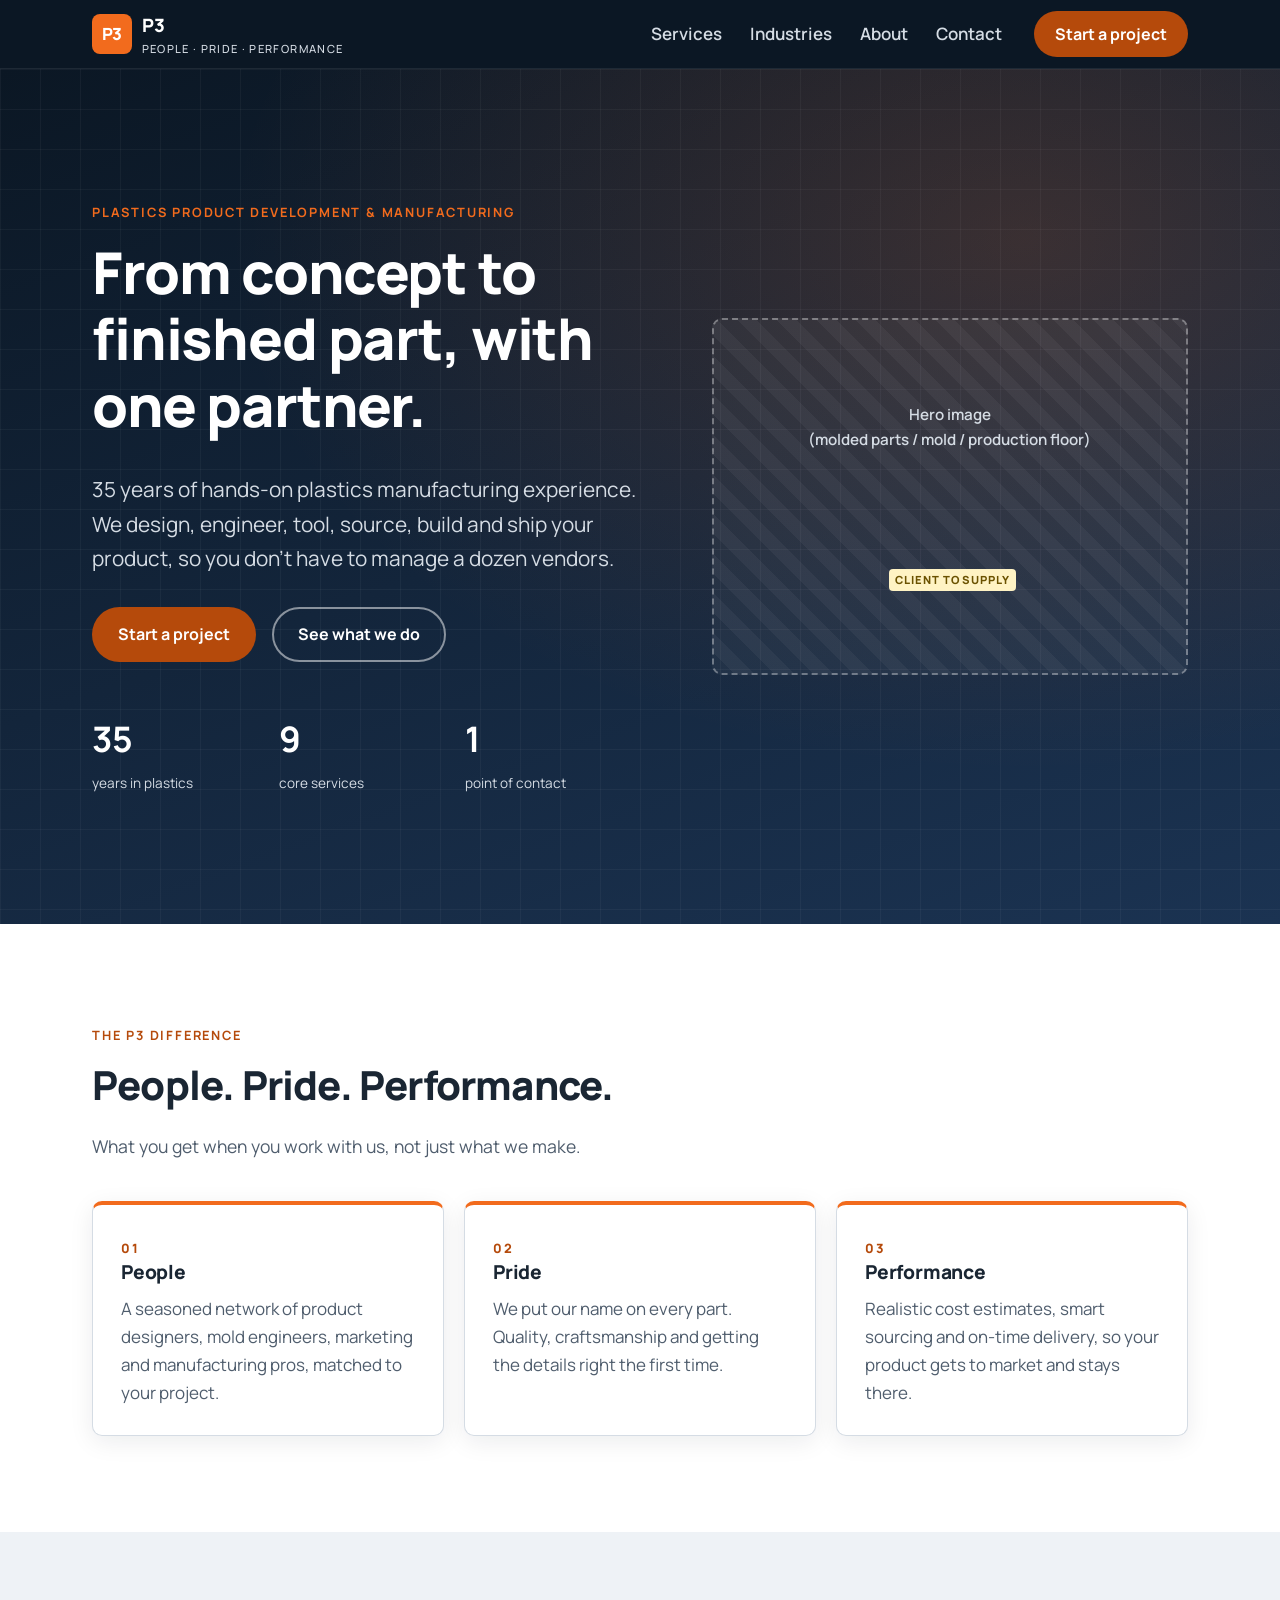
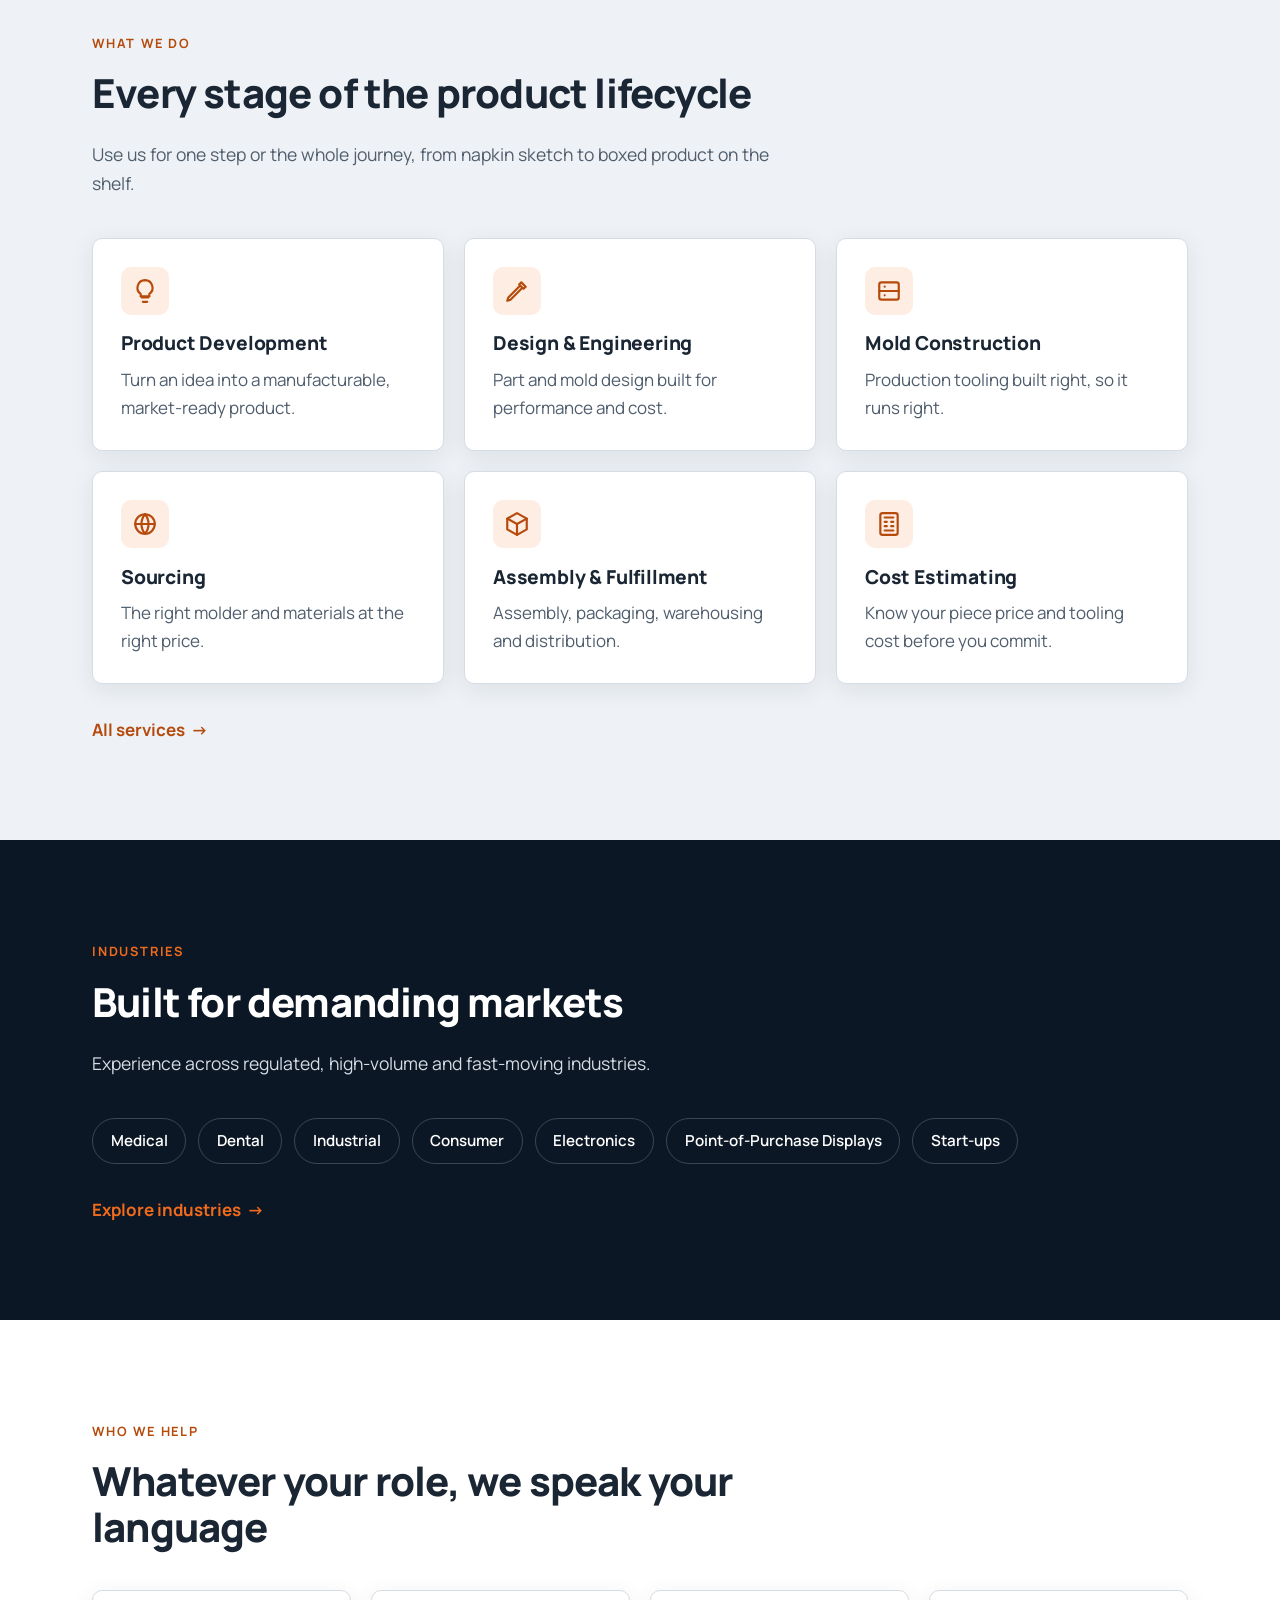
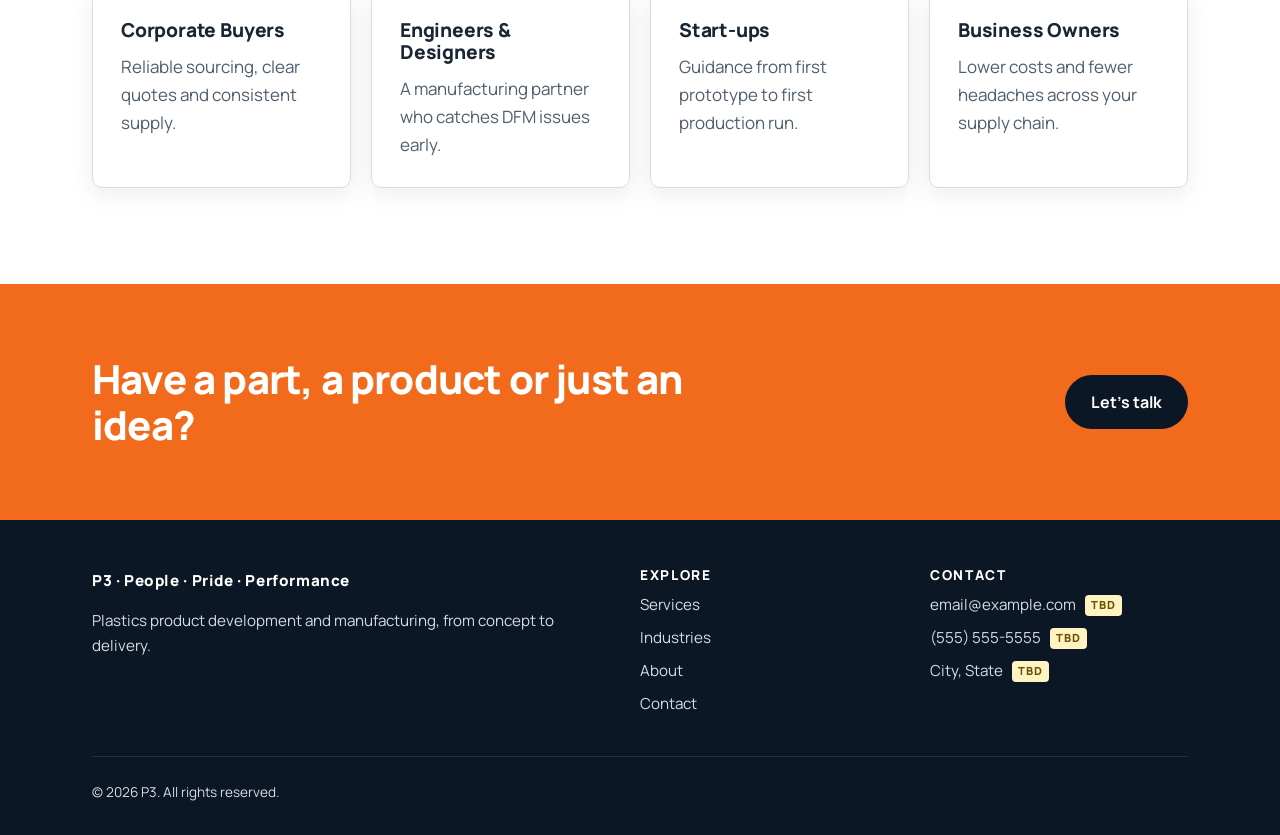
==== index.html @ fadb10fd "Initial v1 site: 5-page static outline with placeholder content Co-Authored-By: Claude Opus 5.5 <nor" ====
<!doctype html>
<html lang="en">
<head>
  <meta charset="utf-8">
  <meta name="viewport" content="width=device-width, initial-scale=1">
  <title>P3 | Plastics Product Development &amp; Manufacturing</title>
  <meta name="description" content="35 years of plastics manufacturing expertise: product development, design & engineering, mold construction, sourcing, assembly and fulfillment under one point of contact.">
  <meta property="og:type" content="website">
  <meta property="og:site_name" content="P3">
  <meta property="og:title" content="P3 | Plastics Product Development &amp; Manufacturing">
  <meta property="og:description" content="35 years of plastics manufacturing expertise: product development, design & engineering, mold construction, sourcing, assembly and fulfillment under one point of contact.">
  <!-- TODO: add og:image + og:url once hosted (needs absolute URLs) -->
  <meta name="theme-color" content="#0b1724">
  <link rel="icon" href="favicon.svg" type="image/svg+xml">
  <link rel="preconnect" href="https://fonts.googleapis.com">
  <link rel="preconnect" href="https://fonts.gstatic.com" crossorigin>
  <link href="https://fonts.googleapis.com/css2?family=Manrope:wght@400;500;600;700;800&display=swap" rel="stylesheet">
  <link rel="stylesheet" href="css/styles.css">
</head>
<body>
  <a class="skip-link" href="#main">Skip to content</a>

  <header class="site-header">
    <div class="container header-inner">
      <a class="logo" href="index.html">
        <span class="logo-mark">P3</span>
        <span>P3 <small>People · Pride · Performance</small></span>
      </a>
      <button class="nav-toggle" aria-expanded="false" aria-controls="site-nav" aria-label="Menu">
        <span class="nav-toggle-bars"></span>
      </button>
      <nav class="site-nav" id="site-nav" aria-label="Main">
        <ul>
          <li><a href="services.html">Services</a></li>
          <li><a href="industries.html">Industries</a></li>
          <li><a href="about.html">About</a></li>
          <li><a href="contact.html">Contact</a></li>
        </ul>
        <a class="btn btn-primary" href="contact.html">Start a project</a>
      </nav>
    </div>
  </header>

  <main id="main">
    <!-- HERO -->
    <section class="hero">
      <div class="container hero-grid">
        <div>
          <span class="eyebrow">Plastics product development &amp; manufacturing</span>
          <h1>From concept to finished part, with one partner.</h1>
          <p class="lead">35 years of hands-on plastics manufacturing experience. We design, engineer, tool, source, build and ship your product, so you don't have to manage a dozen vendors.</p>
          <div class="hero-actions">
            <a class="btn btn-primary" href="contact.html">Start a project</a>
            <a class="btn btn-ghost" href="services.html">See what we do</a>
          </div>
          <div class="hero-stats">
            <div><strong>35</strong><span>years in plastics</span></div>
            <div><strong>9</strong><span>core services</span></div>
            <div><strong>1</strong><span>point of contact</span></div>
          </div>
        </div>
        <div class="ph-media" role="img" aria-label="Placeholder for hero image">
          Hero image<br>(molded parts / mold / production floor)<br><span class="tbd">Client to supply</span>
        </div>
      </div>
    </section>

    <!-- P3 PILLARS -->
    <section class="section">
      <div class="container">
        <div class="section-head">
          <span class="eyebrow">The P3 difference</span>
          <h2>People. Pride. Performance.</h2>
          <p>What you get when you work with us, not just what we make.</p>
        </div>
        <div class="grid grid-3">
          <article class="card pillar">
            <span class="num">01</span>
            <h3>People</h3>
            <p>A seasoned network of product designers, mold engineers, marketing and manufacturing pros, matched to your project.</p>
          </article>
          <article class="card pillar">
            <span class="num">02</span>
            <h3>Pride</h3>
            <p>We put our name on every part. Quality, craftsmanship and getting the details right the first time.</p>
          </article>
          <article class="card pillar">
            <span class="num">03</span>
            <h3>Performance</h3>
            <p>Realistic cost estimates, smart sourcing and on-time delivery, so your product gets to market and stays there.</p>
          </article>
        </div>
      </div>
    </section>

    <!-- SERVICES SNAPSHOT -->
    <section class="section section-alt">
      <div class="container">
        <div class="section-head">
          <span class="eyebrow">What we do</span>
          <h2>Every stage of the product lifecycle</h2>
          <p>Use us for one step or the whole journey, from napkin sketch to boxed product on the shelf.</p>
        </div>
        <div class="grid grid-3">
          <article class="card">
            <div class="icon"><svg viewBox="0 0 24 24" fill="none" stroke="currentColor" stroke-width="2" stroke-linecap="round" stroke-linejoin="round" aria-hidden="true"><path d="M9 18h6M10 22h4M12 2a7 7 0 0 0-4 12.7V17h8v-2.3A7 7 0 0 0 12 2z"/></svg></div>
            <h3>Product Development</h3>
            <p>Turn an idea into a manufacturable, market-ready product.</p>
          </article>
          <article class="card">
            <div class="icon"><svg viewBox="0 0 24 24" fill="none" stroke="currentColor" stroke-width="2" stroke-linecap="round" stroke-linejoin="round" aria-hidden="true"><path d="M3 21l3-1 11-11-2-2L4 18l-1 3zM14 6l2-2 4 4-2 2"/></svg></div>
            <h3>Design &amp; Engineering</h3>
            <p>Part and mold design built for performance and cost.</p>
          </article>
          <article class="card">
            <div class="icon"><svg viewBox="0 0 24 24" fill="none" stroke="currentColor" stroke-width="2" stroke-linecap="round" stroke-linejoin="round" aria-hidden="true"><rect x="3" y="4" width="18" height="16" rx="2"/><path d="M3 12h18M8 8h.01M8 16h.01"/></svg></div>
            <h3>Mold Construction</h3>
            <p>Production tooling built right, so it runs right.</p>
          </article>
          <article class="card">
            <div class="icon"><svg viewBox="0 0 24 24" fill="none" stroke="currentColor" stroke-width="2" stroke-linecap="round" stroke-linejoin="round" aria-hidden="true"><circle cx="12" cy="12" r="9"/><path d="M3 12h18M12 3a14 14 0 0 1 0 18M12 3a14 14 0 0 0 0 18"/></svg></div>
            <h3>Sourcing</h3>
            <p>The right molder and materials at the right price.</p>
          </article>
          <article class="card">
            <div class="icon"><svg viewBox="0 0 24 24" fill="none" stroke="currentColor" stroke-width="2" stroke-linecap="round" stroke-linejoin="round" aria-hidden="true"><path d="M12 2l9 5v10l-9 5-9-5V7z"/><path d="M12 22V12M21 7l-9 5-9-5"/></svg></div>
            <h3>Assembly &amp; Fulfillment</h3>
            <p>Assembly, packaging, warehousing and distribution.</p>
          </article>
          <article class="card">
            <div class="icon"><svg viewBox="0 0 24 24" fill="none" stroke="currentColor" stroke-width="2" stroke-linecap="round" stroke-linejoin="round" aria-hidden="true"><rect x="4" y="2" width="16" height="20" rx="2"/><path d="M8 6h8M8 10h2M14 10h2M8 14h2M14 14h2M8 18h8"/></svg></div>
            <h3>Cost Estimating</h3>
            <p>Know your piece price and tooling cost before you commit.</p>
          </article>
        </div>
        <a class="link-arrow" href="services.html">All services</a>
      </div>
    </section>

    <!-- INDUSTRIES -->
    <section class="section section-dark">
      <div class="container">
        <div class="section-head">
          <span class="eyebrow">Industries</span>
          <h2>Built for demanding markets</h2>
          <p>Experience across regulated, high-volume and fast-moving industries.</p>
        </div>
        <ul class="chips">
          <li>Medical</li>
          <li>Dental</li>
          <li>Industrial</li>
          <li>Consumer</li>
          <li>Electronics</li>
          <li>Point-of-Purchase Displays</li>
          <li>Start-ups</li>
        </ul>
        <a class="link-arrow" href="industries.html" style="color: var(--accent)">Explore industries</a>
      </div>
    </section>

    <!-- WHO WE HELP -->
    <section class="section">
      <div class="container">
        <div class="section-head">
          <span class="eyebrow">Who we help</span>
          <h2>Whatever your role, we speak your language</h2>
        </div>
        <div class="grid grid-4">
          <article class="card">
            <h3>Corporate Buyers</h3>
            <p>Reliable sourcing, clear quotes and consistent supply.</p>
          </article>
          <article class="card">
            <h3>Engineers &amp; Designers</h3>
            <p>A manufacturing partner who catches DFM issues early.</p>
          </article>
          <article class="card">
            <h3>Start-ups</h3>
            <p>Guidance from first prototype to first production run.</p>
          </article>
          <article class="card">
            <h3>Business Owners</h3>
            <p>Lower costs and fewer headaches across your supply chain.</p>
          </article>
        </div>
      </div>
    </section>

    <!-- CTA -->
    <section class="cta-band">
      <div class="container">
        <h2>Have a part, a product or just an idea?</h2>
        <a class="btn" href="contact.html">Let's talk</a>
      </div>
    </section>
  </main>

  <footer class="site-footer">
    <div class="container">
      <div class="footer-grid">
        <div>
          <p class="footer-tagline">P3 · People · Pride · Performance</p>
          <p>Plastics product development and manufacturing, from concept to delivery.</p>
        </div>
        <div>
          <h2>Explore</h2>
          <ul>
            <li><a href="services.html">Services</a></li>
            <li><a href="industries.html">Industries</a></li>
            <li><a href="about.html">About</a></li>
            <li><a href="contact.html">Contact</a></li>
          </ul>
        </div>
        <div>
          <h2>Contact</h2>
          <ul>
            <li>email@example.com <span class="tbd">TBD</span></li>
            <li>(555) 555-5555 <span class="tbd">TBD</span></li>
            <li>City, State <span class="tbd">TBD</span></li>
          </ul>
        </div>
      </div>
      <div class="footer-bottom">© <span id="year">2026</span> P3. All rights reserved.</div>
    </div>
  </footer>

  <script src="js/main.js"></script>
</body>
</html>
---- css/styles.css ----
/* ==========================================================================
   P3 — base styles (mobile-first)
   ========================================================================== */

:root {
  --navy-900: #0b1724;
  --navy-800: #12243a;
  --navy-700: #1b3352;
  --steel-500: #5b6b7f;
  --steel-200: #d5dce4;
  --steel-100: #eef2f6;
  --white: #ffffff;
  --accent: #f26b1d;        /* safety orange */
  --accent-dark: #b54a0b;   /* text & button fills (≥4.5:1 on white + steel-100) */
  --accent-darker: #a3420a;
  --text: #1a2633;
  --text-muted: #4f5d6d;

  --font: "Manrope", system-ui, -apple-system, "Segoe UI", Roboto, sans-serif;
  --radius: 10px;
  --shadow: 0 6px 24px rgba(11, 23, 36, 0.08);
  --max: 1160px;
  --gutter: clamp(1rem, 4vw, 2rem);
  --section: clamp(3.5rem, 8vw, 6rem);
}

*,
*::before,
*::after { box-sizing: border-box; }

html { scroll-behavior: smooth; }

body {
  margin: 0;
  font-family: var(--font);
  font-size: 1.0625rem;
  line-height: 1.65;
  color: var(--text);
  background: var(--white);
  -webkit-font-smoothing: antialiased;
}

img, svg { max-width: 100%; display: block; }

h1, h2, h3, h4 {
  line-height: 1.15;
  margin: 0 0 0.6em;
  font-weight: 800;
  letter-spacing: -0.02em;
}
h1 { font-size: clamp(2.1rem, 5.5vw, 3.6rem); }
h2 { font-size: clamp(1.7rem, 3.8vw, 2.5rem); }
h3 { font-size: 1.2rem; letter-spacing: -0.01em; }

p { margin: 0 0 1em; }
a { color: var(--accent-dark); }

.container {
  width: 100%;
  max-width: var(--max);
  margin-inline: auto;
  padding-inline: var(--gutter);
}

.skip-link {
  position: absolute;
  left: -999px;
  top: 0;
  background: var(--accent-dark);
  color: var(--white);
  padding: 0.75rem 1rem;
  z-index: 100;
}
.skip-link:focus { left: 1rem; }

:focus-visible {
  outline: 3px solid var(--accent);
  outline-offset: 3px;
}

/* ---------- Buttons ---------- */
.btn {
  display: inline-flex;
  align-items: center;
  justify-content: center;
  gap: 0.5rem;
  min-height: 48px;
  padding: 0.75rem 1.5rem;
  border-radius: 999px;
  font-weight: 700;
  font-size: 1rem;
  text-decoration: none;
  border: 2px solid transparent;
  cursor: pointer;
  transition: background 0.2s, color 0.2s, border-color 0.2s, transform 0.2s;
}
.btn:hover { transform: translateY(-1px); }
.btn-primary { background: var(--accent-dark); color: var(--white); }
.btn-primary:hover { background: var(--accent-darker); }
.btn-ghost { border-color: rgba(255, 255, 255, 0.5); color: var(--white); }
.btn-ghost:hover { border-color: var(--white); background: rgba(255, 255, 255, 0.08); }
.btn-outline { border-color: var(--navy-800); color: var(--navy-800); }
.btn-outline:hover { background: var(--navy-800); color: var(--white); }

/* ---------- Header / nav ---------- */
.site-header {
  position: sticky;
  top: 0;
  z-index: 50;
  background: var(--navy-900);
  color: var(--white);
  border-bottom: 1px solid rgba(255, 255, 255, 0.08);
}
.header-inner {
  display: flex;
  align-items: center;
  justify-content: space-between;
  min-height: 68px;
}
.logo {
  display: flex;
  align-items: center;
  gap: 0.6rem;
  color: var(--white);
  text-decoration: none;
  font-weight: 800;
  font-size: 1.15rem;
}
.logo-mark {
  display: grid;
  place-items: center;
  width: 40px;
  height: 40px;
  border-radius: 8px;
  background: var(--accent);
  font-size: 1.05rem;
  letter-spacing: -0.03em;
}
.logo small {
  display: block;
  font-weight: 500;
  font-size: 0.7rem;
  letter-spacing: 0.12em;
  text-transform: uppercase;
  color: var(--steel-200);
}

.nav-toggle {
  display: inline-flex;
  align-items: center;
  justify-content: center;
  width: 48px;
  height: 48px;
  background: none;
  border: 0;
  color: var(--white);
  cursor: pointer;
}
.nav-toggle-bars,
.nav-toggle-bars::before,
.nav-toggle-bars::after {
  display: block;
  width: 24px;
  height: 2px;
  background: currentColor;
  border-radius: 2px;
  transition: transform 0.25s, opacity 0.25s;
  position: relative;
}
.nav-toggle-bars::before,
.nav-toggle-bars::after { content: ""; position: absolute; left: 0; }
.nav-toggle-bars::before { top: -7px; }
.nav-toggle-bars::after { top: 7px; }
.nav-open .nav-toggle-bars { background: transparent; }
.nav-open .nav-toggle-bars::before { transform: translateY(7px) rotate(45deg); }
.nav-open .nav-toggle-bars::after { transform: translateY(-7px) rotate(-45deg); }

.site-nav {
  position: absolute;
  top: 100%;
  left: 0;
  right: 0;
  background: var(--navy-900);
  border-bottom: 1px solid rgba(255, 255, 255, 0.08);
  padding: 0.5rem var(--gutter) 1.5rem;
  display: none;
}
.nav-open .site-nav { display: block; }
.site-nav ul { list-style: none; margin: 0 0 1rem; padding: 0; }
.site-nav a:not(.btn) {
  display: block;
  padding: 0.85rem 0;
  color: var(--steel-200);
  text-decoration: none;
  font-weight: 600;
  border-bottom: 1px solid rgba(255, 255, 255, 0.06);
}
.site-nav a:not(.btn):hover,
.site-nav a[aria-current="page"] { color: var(--white); }
.site-nav a[aria-current="page"] { box-shadow: inset 3px 0 0 var(--accent); padding-left: 0.75rem; }
.site-nav .btn { width: 100%; }

@media (min-width: 860px) {
  .nav-toggle { display: none; }
  .site-nav {
    position: static;
    display: flex;
    align-items: center;
    gap: 2rem;
    padding: 0;
    border: 0;
    background: none;
  }
  .site-nav ul { display: flex; gap: 1.75rem; margin: 0; }
  .site-nav a:not(.btn) { padding: 0.5rem 0; border: 0; }
  .site-nav a[aria-current="page"] { padding-left: 0; box-shadow: inset 0 -2px 0 var(--accent); }
  .site-nav .btn { width: auto; min-height: 42px; padding: 0.5rem 1.2rem; }
}

/* ---------- Hero ---------- */
.hero {
  position: relative;
  background:
    radial-gradient(ellipse at 80% 20%, rgba(242, 107, 29, 0.18), transparent 55%),
    linear-gradient(160deg, var(--navy-900) 0%, var(--navy-700) 100%);
  color: var(--white);
  padding-block: clamp(4rem, 12vw, 8rem);
  overflow: hidden;
}
.hero::after {               /* subtle blueprint grid */
  content: "";
  position: absolute;
  inset: 0;
  background-image:
    linear-gradient(rgba(255, 255, 255, 0.04) 1px, transparent 1px),
    linear-gradient(90deg, rgba(255, 255, 255, 0.04) 1px, transparent 1px);
  background-size: 40px 40px;
  pointer-events: none;
}
.hero .container { position: relative; z-index: 1; }
.hero-grid { display: grid; gap: 3rem; align-items: center; }
@media (min-width: 960px) { .hero-grid { grid-template-columns: 1.2fr 1fr; } }
.hero .eyebrow,
.section-dark .eyebrow { color: var(--accent); }
.hero p.lead { font-size: clamp(1.1rem, 2.2vw, 1.3rem); color: var(--steel-200); max-width: 38rem; }
.hero-actions { display: flex; flex-wrap: wrap; gap: 1rem; margin-top: 2rem; }
.eyebrow {
  display: inline-block;
  font-size: 0.8rem;
  font-weight: 700;
  letter-spacing: 0.14em;
  text-transform: uppercase;
  color: var(--accent-dark);
  margin-bottom: 1rem;
}
.hero-stats {
  display: grid;
  grid-template-columns: repeat(3, 1fr);
  gap: 1rem;
  margin-top: 3rem;
  max-width: 34rem;
}
.hero-stats strong { display: block; font-size: clamp(1.6rem, 4vw, 2.2rem); color: var(--white); }
.hero-stats span { font-size: 0.85rem; color: var(--steel-200); }

.page-hero { padding-block: clamp(3rem, 8vw, 5rem); }
.page-hero h1 { max-width: 20ch; }

/* ---------- Sections ---------- */
.section { padding-block: var(--section); }
.section-alt { background: var(--steel-100); }
.section-dark { background: var(--navy-900); color: var(--white); }
.section-dark p { color: var(--steel-200); }
.section-head { max-width: 44rem; margin-bottom: 2.5rem; }
.section-head p { color: var(--text-muted); font-size: 1.1rem; }
.section-dark .section-head p { color: var(--steel-200); }

.grid { display: grid; gap: 1.25rem; }
@media (min-width: 640px) { .grid-2, .grid-3, .grid-4 { grid-template-columns: repeat(2, 1fr); } }
@media (min-width: 960px) {
  .grid-3 { grid-template-columns: repeat(3, 1fr); }
  .grid-4 { grid-template-columns: repeat(4, 1fr); }
}

/* ---------- Cards ---------- */
.card {
  background: var(--white);
  border: 1px solid var(--steel-200);
  border-radius: var(--radius);
  padding: 1.75rem;
  box-shadow: var(--shadow);
  transition: transform 0.2s, box-shadow 0.2s;
}
.card:hover { transform: translateY(-3px); box-shadow: 0 12px 32px rgba(11, 23, 36, 0.12); }
.card p { color: var(--text-muted); margin: 0; }
.card .icon {
  width: 48px;
  height: 48px;
  border-radius: 10px;
  display: grid;
  place-items: center;
  background: rgba(242, 107, 29, 0.12);
  color: var(--accent-dark);
  margin-bottom: 1.1rem;
}
.card .icon svg { width: 26px; height: 26px; }

.pillar { text-align: left; border-top: 4px solid var(--accent); }
.pillar .num { font-size: 0.8rem; font-weight: 800; letter-spacing: 0.14em; color: var(--accent-dark); }

.link-arrow {
  display: inline-flex;
  align-items: center;
  gap: 0.35rem;
  margin-top: 2rem;
  font-weight: 700;
  text-decoration: none;
}
.link-arrow::after { content: "→"; transition: transform 0.2s; }
.link-arrow:hover::after { transform: translateX(4px); }

/* Industries chips */
.chips { display: flex; flex-wrap: wrap; gap: 0.75rem; list-style: none; padding: 0; margin: 0; }
.chips li {
  padding: 0.6rem 1.1rem;
  border-radius: 999px;
  border: 1px solid rgba(255, 255, 255, 0.2);
  font-weight: 600;
  font-size: 0.95rem;
}

/* Process / phase list */
.phase { margin-bottom: 3.5rem; }
.phase:last-child { margin-bottom: 0; }
.phase-label {
  display: flex;
  align-items: baseline;
  gap: 1rem;
  border-bottom: 2px solid var(--navy-900);
  padding-bottom: 0.75rem;
  margin-bottom: 1.5rem;
}
.phase-label span { font-weight: 800; color: var(--accent-dark); font-size: 0.9rem; letter-spacing: 0.1em; }
.phase-label h2 { margin: 0; }

.steps { counter-reset: step; list-style: none; padding: 0; margin: 0; display: grid; gap: 1.25rem; }
@media (min-width: 760px) { .steps { grid-template-columns: repeat(3, 1fr); } }
.steps li { counter-increment: step; padding-left: 3.25rem; position: relative; }
.steps li::before {
  content: counter(step);
  position: absolute;
  left: 0;
  top: 0;
  width: 2.25rem;
  height: 2.25rem;
  border-radius: 50%;
  background: var(--accent-dark);
  color: var(--white);
  font-weight: 800;
  display: grid;
  place-items: center;
}

/* Two-column split */
.split { display: grid; gap: 2.5rem; align-items: center; }
@media (min-width: 900px) { .split { grid-template-columns: 1fr 1fr; gap: 4rem; } }

/* ---------- Placeholders (client to supply) ---------- */
.ph-media {
  position: relative;
  aspect-ratio: 4 / 3;
  max-width: 100%;
  border-radius: var(--radius);
  border: 2px dashed var(--steel-500);
  background:
    repeating-linear-gradient(45deg, transparent 0 14px, rgba(91, 107, 127, 0.08) 14px 28px),
    var(--steel-100);
  display: grid;
  place-items: center;
  text-align: center;
  padding: 1.5rem;
  color: var(--steel-500);
  font-weight: 600;
  font-size: 0.95rem;
}
.hero .ph-media {
  border-color: rgba(255, 255, 255, 0.35);
  background:
    repeating-linear-gradient(45deg, transparent 0 14px, rgba(255, 255, 255, 0.04) 14px 28px),
    rgba(255, 255, 255, 0.04);
  color: var(--steel-200);
}
.tbd {
  display: inline-block;
  font-size: 0.7rem;
  font-weight: 800;
  letter-spacing: 0.08em;
  text-transform: uppercase;
  background: #fff3c4;
  color: #6b5200;
  border-radius: 4px;
  padding: 0.1rem 0.4rem;
  vertical-align: middle;
  margin-left: 0.35rem;
}

/* ---------- CTA band ---------- */
.cta-band {
  background: var(--accent);
  color: var(--white);
  padding-block: clamp(3rem, 7vw, 4.5rem);
}
.cta-band .container {
  display: flex;
  flex-wrap: wrap;
  align-items: center;
  justify-content: space-between;
  gap: 1.5rem;
}
.cta-band h2 { margin: 0; max-width: 22ch; }
.cta-band .btn { background: var(--navy-900); color: var(--white); }
.cta-band .btn:hover { background: var(--navy-700); }

/* ---------- Forms ---------- */
.form { display: grid; gap: 1.1rem; }
.form-row { display: grid; gap: 1.1rem; }
@media (min-width: 640px) { .form-row { grid-template-columns: 1fr 1fr; } }
.form label { display: block; font-weight: 700; font-size: 0.9rem; margin-bottom: 0.35rem; }
.form input,
.form select,
.form textarea {
  width: 100%;
  min-height: 48px;
  padding: 0.75rem 0.9rem;
  border: 1px solid var(--steel-200);
  border-radius: 8px;
  font: inherit;
  color: var(--text);
  background: var(--white);
}
.form textarea { min-height: 140px; resize: vertical; }
.form input:focus,
.form select:focus,
.form textarea:focus { border-color: var(--accent); outline: 2px solid rgba(242, 107, 29, 0.25); }
.form-note { font-size: 0.85rem; color: var(--text-muted); }
.form-status { font-weight: 700; color: var(--navy-700); }

.contact-list { list-style: none; padding: 0; margin: 0 0 2rem; display: grid; gap: 1rem; }
.contact-list strong { display: block; font-size: 0.8rem; letter-spacing: 0.1em; text-transform: uppercase; color: var(--steel-500); }

/* ---------- Footer ---------- */
.site-footer {
  background: var(--navy-900);
  color: var(--steel-200);
  padding-block: 3rem 2rem;
  font-size: 0.95rem;
}
.footer-grid { display: grid; gap: 2rem; }
@media (min-width: 760px) { .footer-grid { grid-template-columns: 2fr 1fr 1fr; } }
.site-footer h2 { color: var(--white); font-size: 0.85rem; letter-spacing: 0.12em; text-transform: uppercase; }
.site-footer ul { list-style: none; padding: 0; margin: 0; display: grid; gap: 0.5rem; }
.site-footer a { color: var(--steel-200); text-decoration: none; }
.site-footer a:hover { color: var(--white); }
.footer-tagline { font-weight: 800; color: var(--white); letter-spacing: 0.04em; }
.footer-bottom {
  margin-top: 2.5rem;
  padding-top: 1.5rem;
  border-top: 1px solid rgba(255, 255, 255, 0.1);
  font-size: 0.85rem;
}

@media (prefers-reduced-motion: reduce) {
  *, *::before, *::after { transition: none !important; scroll-behavior: auto !important; }
}

.h-sm { font-size: 1.2rem; letter-spacing: -0.01em; }
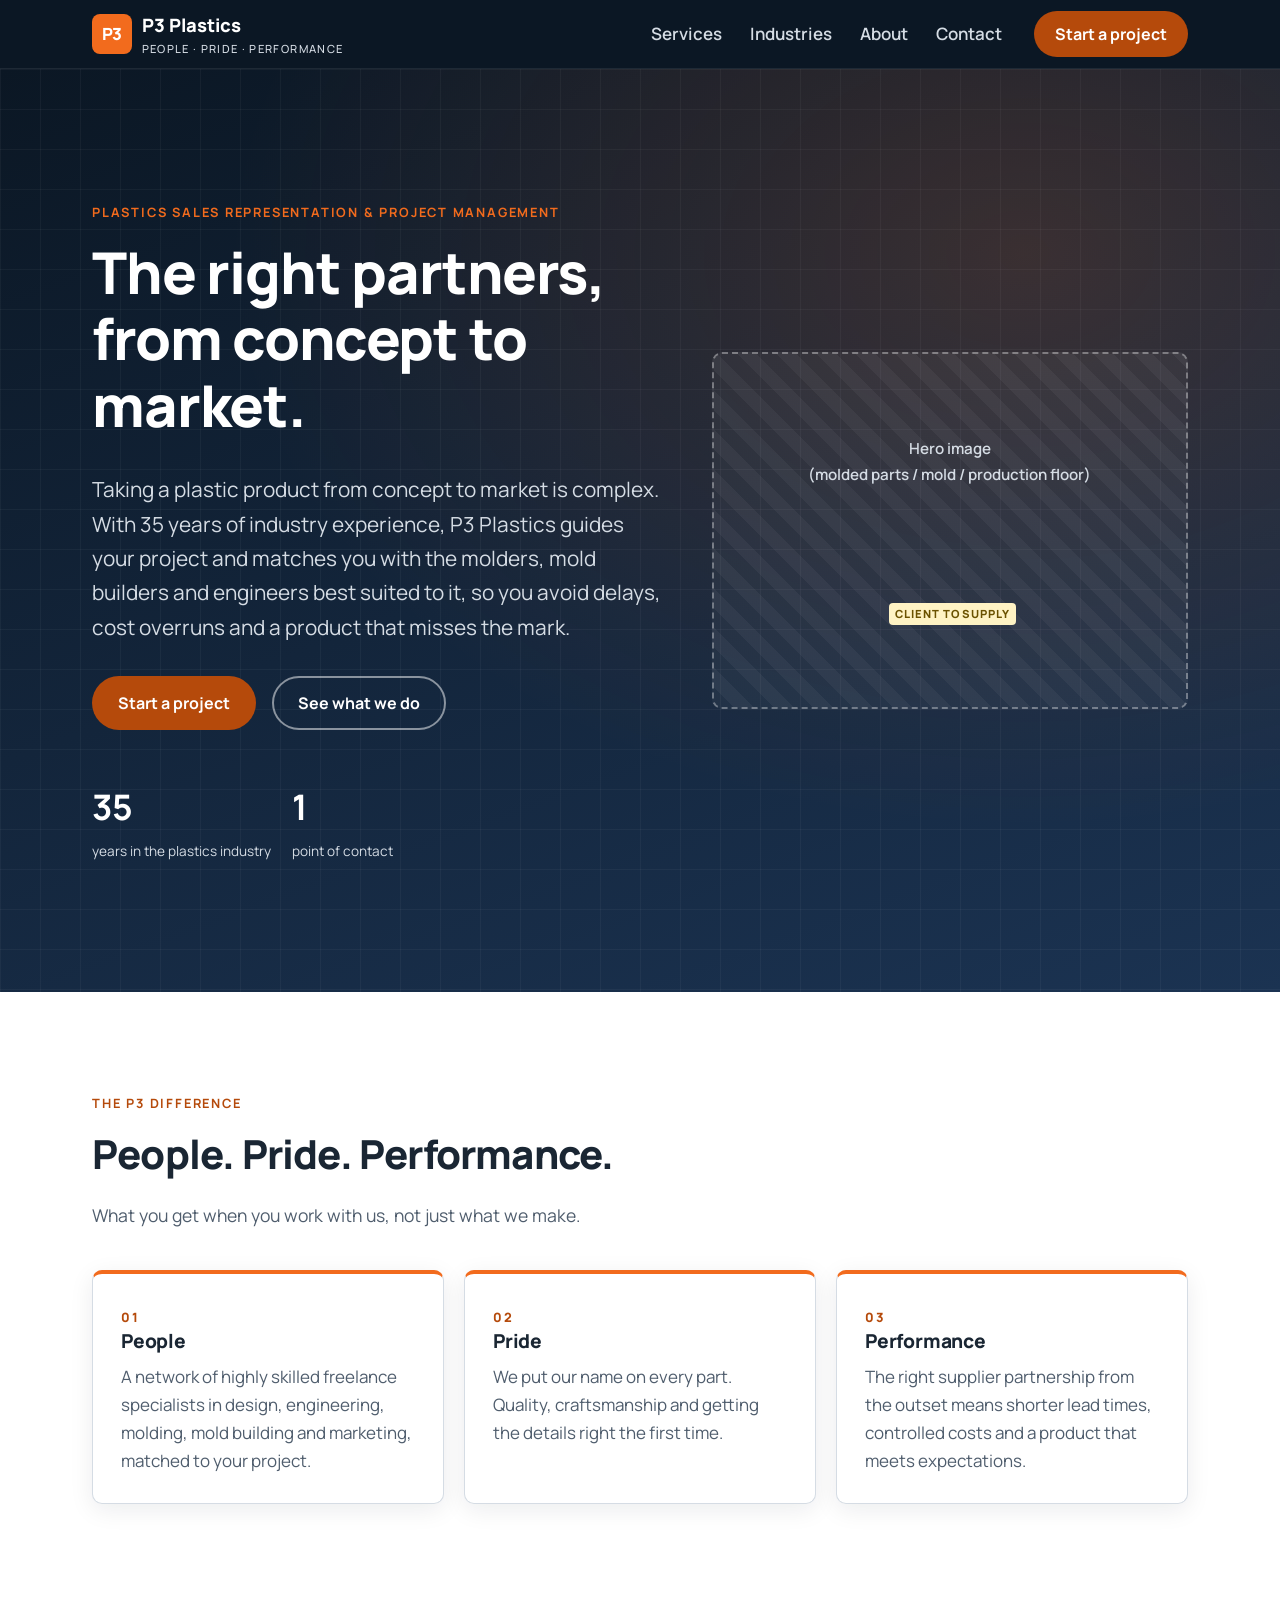
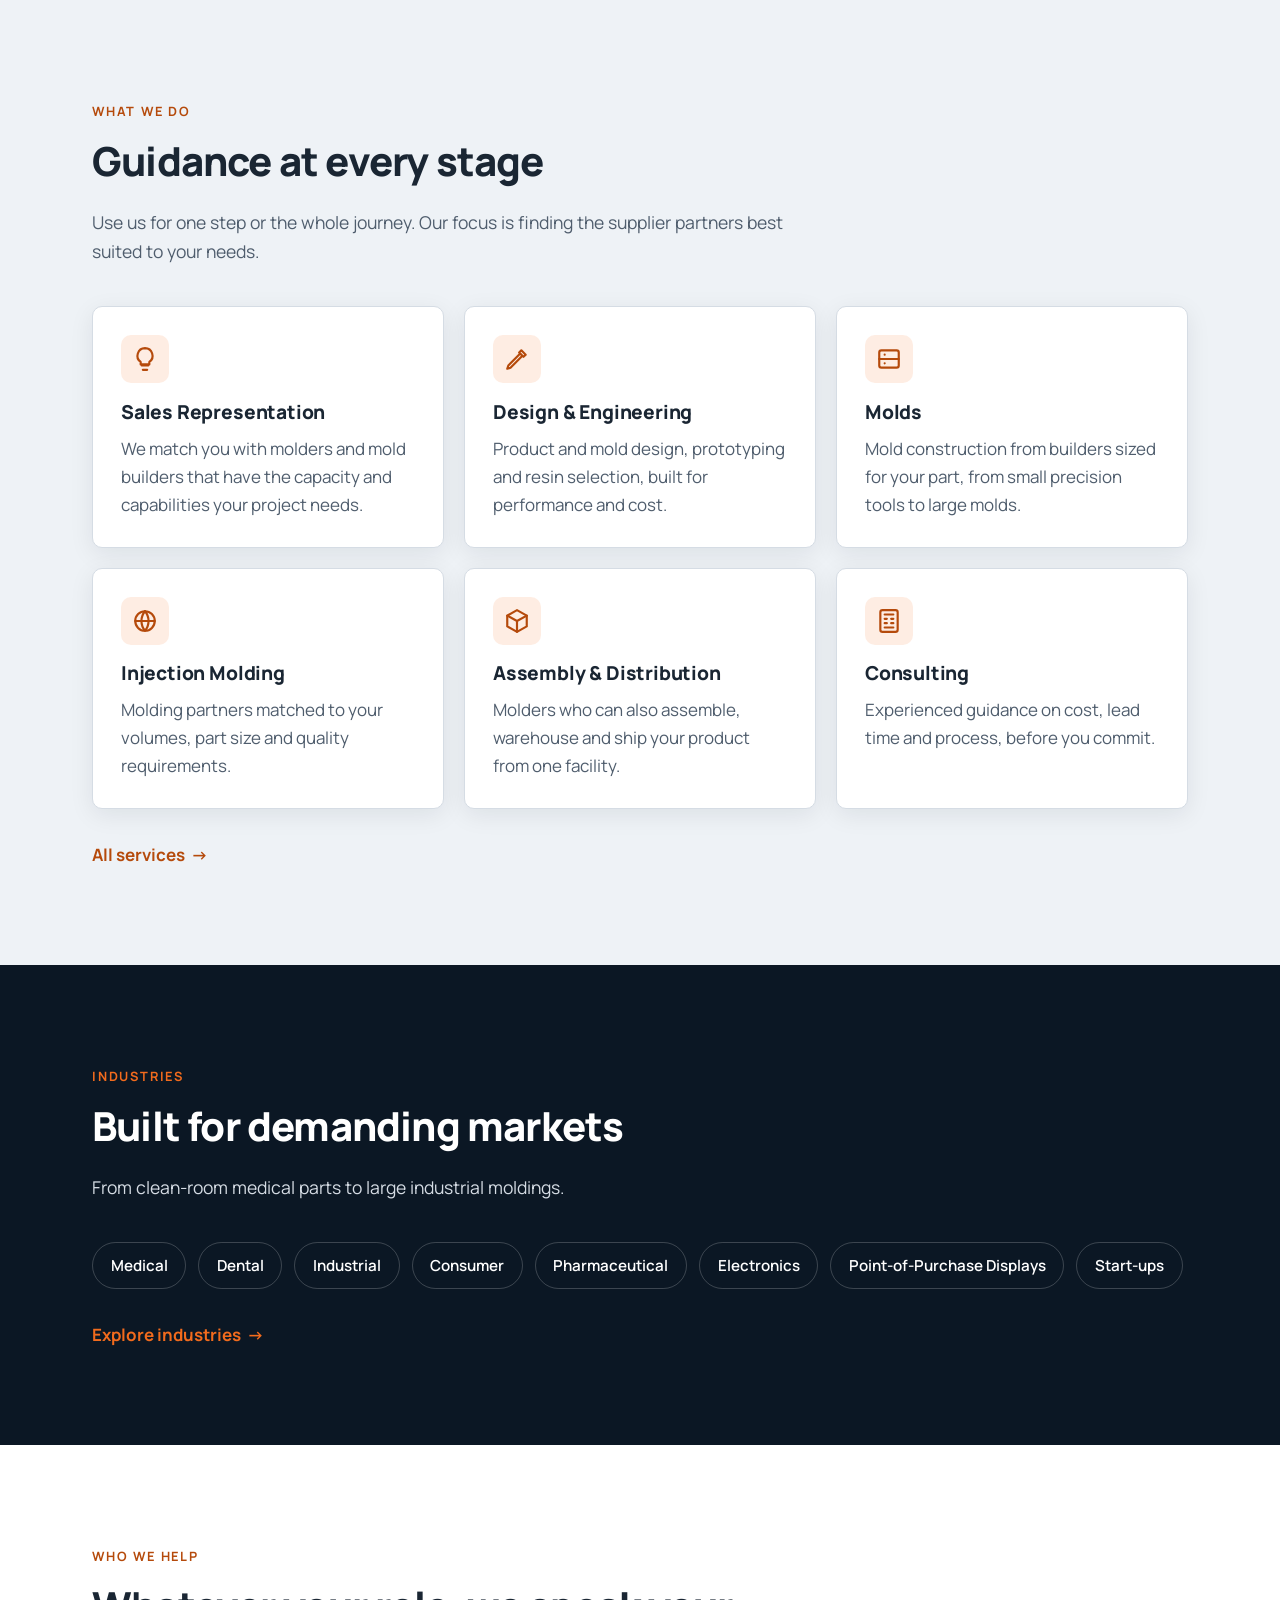
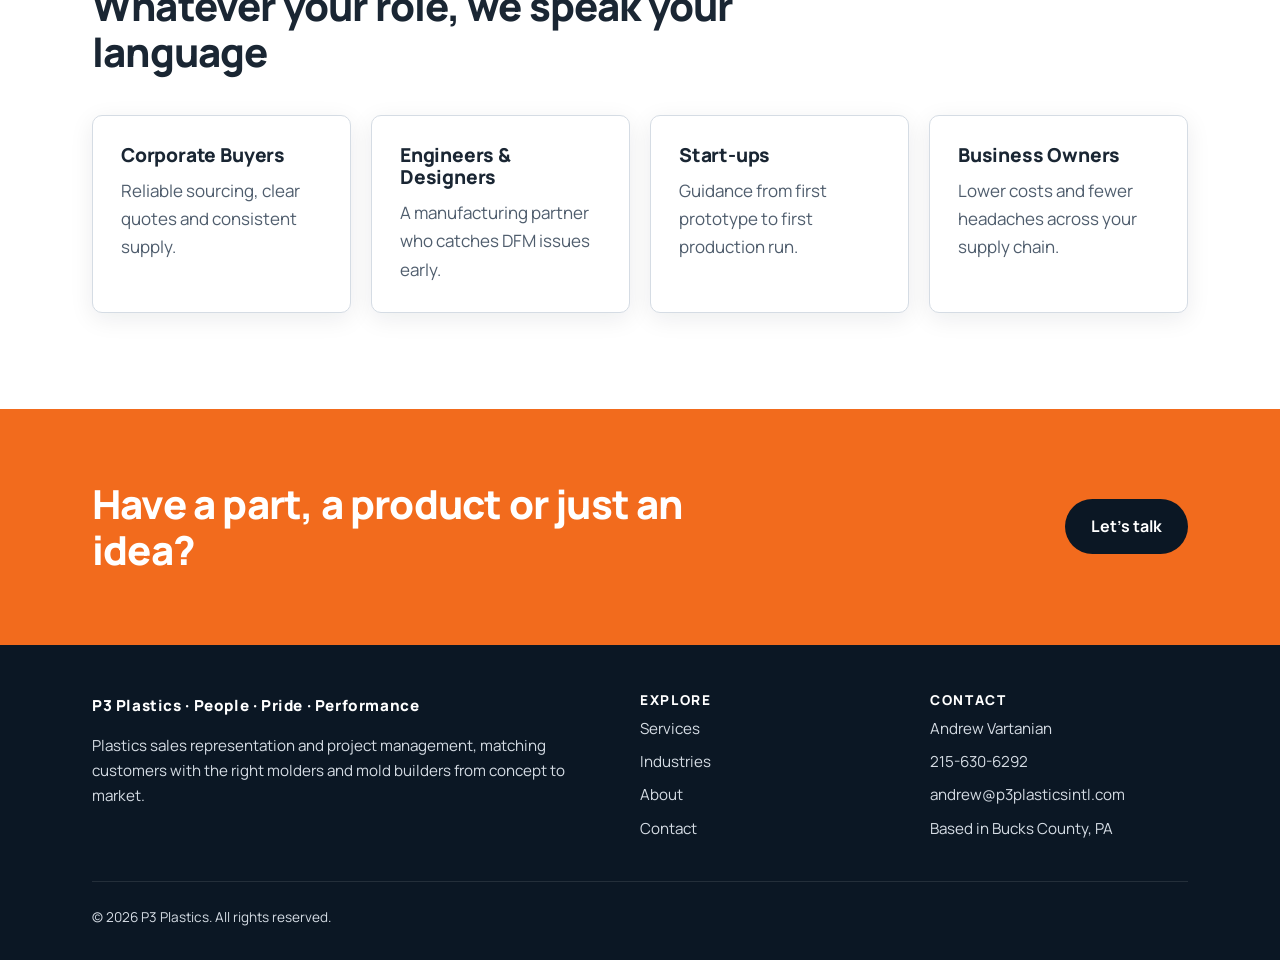
==== commit 929e575c: "Add client content: P3 Plastics positioning, freelancer network, mission, contact info - Reposition " ====
--- a/index.html
+++ b/index.html
@@ -3,12 +3,12 @@
 <head>
   <meta charset="utf-8">
   <meta name="viewport" content="width=device-width, initial-scale=1">
-  <title>P3 | Plastics Product Development &amp; Manufacturing</title>
-  <meta name="description" content="35 years of plastics manufacturing expertise: product development, design & engineering, mold construction, sourcing, assembly and fulfillment under one point of contact.">
+  <title>P3 Plastics | Plastics Sales Representation &amp; Project Management</title>
+  <meta name="description" content="35 years of plastics industry experience. P3 Plastics guides your project from concept to market and matches you with the molders, mold builders and engineers best suited to it.">
   <meta property="og:type" content="website">
-  <meta property="og:site_name" content="P3">
-  <meta property="og:title" content="P3 | Plastics Product Development &amp; Manufacturing">
-  <meta property="og:description" content="35 years of plastics manufacturing expertise: product development, design & engineering, mold construction, sourcing, assembly and fulfillment under one point of contact.">
+  <meta property="og:site_name" content="P3 Plastics">
+  <meta property="og:title" content="P3 Plastics | Plastics Sales Representation &amp; Project Management">
+  <meta property="og:description" content="35 years of plastics industry experience. P3 Plastics guides your project from concept to market and matches you with the molders, mold builders and engineers best suited to it.">
   <!-- TODO: add og:image + og:url once hosted (needs absolute URLs) -->
   <meta name="theme-color" content="#0b1724">
   <link rel="icon" href="favicon.svg" type="image/svg+xml">
@@ -24,7 +24,7 @@
     <div class="container header-inner">
       <a class="logo" href="index.html">
         <span class="logo-mark">P3</span>
-        <span>P3 <small>People · Pride · Performance</small></span>
+        <span>P3 Plastics <small>People · Pride · Performance</small></span>
       </a>
       <button class="nav-toggle" aria-expanded="false" aria-controls="site-nav" aria-label="Menu">
         <span class="nav-toggle-bars"></span>
@@ -46,16 +46,15 @@
     <section class="hero">
       <div class="container hero-grid">
         <div>
-          <span class="eyebrow">Plastics product development &amp; manufacturing</span>
-          <h1>From concept to finished part, with one partner.</h1>
-          <p class="lead">35 years of hands-on plastics manufacturing experience. We design, engineer, tool, source, build and ship your product, so you don't have to manage a dozen vendors.</p>
+          <span class="eyebrow">Plastics sales representation &amp; project management</span>
+          <h1>The right partners, from concept to market.</h1>
+          <p class="lead">Taking a plastic product from concept to market is complex. With 35 years of industry experience, P3 Plastics guides your project and matches you with the molders, mold builders and engineers best suited to it, so you avoid delays, cost overruns and a product that misses the mark.</p>
           <div class="hero-actions">
             <a class="btn btn-primary" href="contact.html">Start a project</a>
             <a class="btn btn-ghost" href="services.html">See what we do</a>
           </div>
           <div class="hero-stats">
-            <div><strong>35</strong><span>years in plastics</span></div>
-            <div><strong>9</strong><span>core services</span></div>
+            <div><strong>35</strong><span>years in the plastics industry</span></div>
             <div><strong>1</strong><span>point of contact</span></div>
           </div>
         </div>
@@ -77,7 +76,7 @@
           <article class="card pillar">
             <span class="num">01</span>
             <h3>People</h3>
-            <p>A seasoned network of product designers, mold engineers, marketing and manufacturing pros, matched to your project.</p>
+            <p>A network of highly skilled freelance specialists in design, engineering, molding, mold building and marketing, matched to your project.</p>
           </article>
           <article class="card pillar">
             <span class="num">02</span>
@@ -87,7 +86,7 @@
           <article class="card pillar">
             <span class="num">03</span>
             <h3>Performance</h3>
-            <p>Realistic cost estimates, smart sourcing and on-time delivery, so your product gets to market and stays there.</p>
+            <p>The right supplier partnership from the outset means shorter lead times, controlled costs and a product that meets expectations.</p>
           </article>
         </div>
       </div>
@@ -98,39 +97,39 @@
       <div class="container">
         <div class="section-head">
           <span class="eyebrow">What we do</span>
-          <h2>Every stage of the product lifecycle</h2>
-          <p>Use us for one step or the whole journey, from napkin sketch to boxed product on the shelf.</p>
+          <h2>Guidance at every stage</h2>
+          <p>Use us for one step or the whole journey. Our focus is finding the supplier partners best suited to your needs.</p>
         </div>
         <div class="grid grid-3">
           <article class="card">
             <div class="icon"><svg viewBox="0 0 24 24" fill="none" stroke="currentColor" stroke-width="2" stroke-linecap="round" stroke-linejoin="round" aria-hidden="true"><path d="M9 18h6M10 22h4M12 2a7 7 0 0 0-4 12.7V17h8v-2.3A7 7 0 0 0 12 2z"/></svg></div>
-            <h3>Product Development</h3>
-            <p>Turn an idea into a manufacturable, market-ready product.</p>
+            <h3>Sales Representation</h3>
+            <p>We match you with molders and mold builders that have the capacity and capabilities your project needs.</p>
           </article>
           <article class="card">
             <div class="icon"><svg viewBox="0 0 24 24" fill="none" stroke="currentColor" stroke-width="2" stroke-linecap="round" stroke-linejoin="round" aria-hidden="true"><path d="M3 21l3-1 11-11-2-2L4 18l-1 3zM14 6l2-2 4 4-2 2"/></svg></div>
             <h3>Design &amp; Engineering</h3>
-            <p>Part and mold design built for performance and cost.</p>
+            <p>Product and mold design, prototyping and resin selection, built for performance and cost.</p>
           </article>
           <article class="card">
             <div class="icon"><svg viewBox="0 0 24 24" fill="none" stroke="currentColor" stroke-width="2" stroke-linecap="round" stroke-linejoin="round" aria-hidden="true"><rect x="3" y="4" width="18" height="16" rx="2"/><path d="M3 12h18M8 8h.01M8 16h.01"/></svg></div>
-            <h3>Mold Construction</h3>
-            <p>Production tooling built right, so it runs right.</p>
+            <h3>Molds</h3>
+            <p>Mold construction from builders sized for your part, from small precision tools to large molds.</p>
           </article>
           <article class="card">
             <div class="icon"><svg viewBox="0 0 24 24" fill="none" stroke="currentColor" stroke-width="2" stroke-linecap="round" stroke-linejoin="round" aria-hidden="true"><circle cx="12" cy="12" r="9"/><path d="M3 12h18M12 3a14 14 0 0 1 0 18M12 3a14 14 0 0 0 0 18"/></svg></div>
-            <h3>Sourcing</h3>
-            <p>The right molder and materials at the right price.</p>
+            <h3>Injection Molding</h3>
+            <p>Molding partners matched to your volumes, part size and quality requirements.</p>
           </article>
           <article class="card">
             <div class="icon"><svg viewBox="0 0 24 24" fill="none" stroke="currentColor" stroke-width="2" stroke-linecap="round" stroke-linejoin="round" aria-hidden="true"><path d="M12 2l9 5v10l-9 5-9-5V7z"/><path d="M12 22V12M21 7l-9 5-9-5"/></svg></div>
-            <h3>Assembly &amp; Fulfillment</h3>
-            <p>Assembly, packaging, warehousing and distribution.</p>
+            <h3>Assembly &amp; Distribution</h3>
+            <p>Molders who can also assemble, warehouse and ship your product from one facility.</p>
           </article>
           <article class="card">
             <div class="icon"><svg viewBox="0 0 24 24" fill="none" stroke="currentColor" stroke-width="2" stroke-linecap="round" stroke-linejoin="round" aria-hidden="true"><rect x="4" y="2" width="16" height="20" rx="2"/><path d="M8 6h8M8 10h2M14 10h2M8 14h2M14 14h2M8 18h8"/></svg></div>
-            <h3>Cost Estimating</h3>
-            <p>Know your piece price and tooling cost before you commit.</p>
+            <h3>Consulting</h3>
+            <p>Experienced guidance on cost, lead time and process, before you commit.</p>
           </article>
         </div>
         <a class="link-arrow" href="services.html">All services</a>
@@ -143,13 +142,14 @@
         <div class="section-head">
           <span class="eyebrow">Industries</span>
           <h2>Built for demanding markets</h2>
-          <p>Experience across regulated, high-volume and fast-moving industries.</p>
+          <p>From clean-room medical parts to large industrial moldings.</p>
         </div>
         <ul class="chips">
           <li>Medical</li>
           <li>Dental</li>
           <li>Industrial</li>
           <li>Consumer</li>
+          <li>Pharmaceutical</li>
           <li>Electronics</li>
           <li>Point-of-Purchase Displays</li>
           <li>Start-ups</li>
@@ -199,8 +199,8 @@
     <div class="container">
       <div class="footer-grid">
         <div>
-          <p class="footer-tagline">P3 · People · Pride · Performance</p>
-          <p>Plastics product development and manufacturing, from concept to delivery.</p>
+          <p class="footer-tagline">P3 Plastics · People · Pride · Performance</p>
+          <p>Plastics sales representation and project management, matching customers with the right molders and mold builders from concept to market.</p>
         </div>
         <div>
           <h2>Explore</h2>
@@ -214,13 +214,14 @@
         <div>
           <h2>Contact</h2>
           <ul>
-            <li>email@example.com <span class="tbd">TBD</span></li>
-            <li>(555) 555-5555 <span class="tbd">TBD</span></li>
-            <li>City, State <span class="tbd">TBD</span></li>
+            <li>Andrew Vartanian</li>
+            <li><a href="tel:+12156306292">215-630-6292</a></li>
+            <li><a href="mailto:andrew@p3plasticsintl.com">andrew@p3plasticsintl.com</a></li>
+            <li>Based in Bucks County, PA</li>
           </ul>
         </div>
       </div>
-      <div class="footer-bottom">© <span id="year">2026</span> P3. All rights reserved.</div>
+      <div class="footer-bottom">© <span id="year">2026</span> P3 Plastics. All rights reserved.</div>
     </div>
   </footer>
 
--- a/css/styles.css
+++ b/css/styles.css
@@ -255,10 +255,10 @@
 }
 .hero-stats {
   display: grid;
-  grid-template-columns: repeat(3, 1fr);
+  grid-template-columns: repeat(2, 1fr);
   gap: 1rem;
   margin-top: 3rem;
-  max-width: 34rem;
+  max-width: 24rem;
 }
 .hero-stats strong { display: block; font-size: clamp(1.6rem, 4vw, 2.2rem); color: var(--white); }
 .hero-stats span { font-size: 0.85rem; color: var(--steel-200); }
@@ -474,3 +474,27 @@
 }
 
 .h-sm { font-size: 1.2rem; letter-spacing: -0.01em; }
+
+/* Highlighted core-service block */
+.feature {
+  background: var(--steel-100);
+  border-left: 5px solid var(--accent);
+  border-radius: var(--radius);
+  padding: clamp(1.5rem, 4vw, 2.5rem);
+  margin-bottom: 3.5rem;
+}
+.feature ul { margin: 0; padding-left: 1.2rem; display: grid; gap: 0.6rem; }
+.feature p { color: var(--text-muted); }
+
+/* Mission pull quote */
+.quote {
+  margin: 0 0 2.5rem;
+  padding-left: clamp(1rem, 3vw, 2rem);
+  border-left: 5px solid var(--accent);
+  font-size: clamp(1.2rem, 2.6vw, 1.6rem);
+  font-weight: 600;
+  line-height: 1.45;
+  color: var(--navy-800);
+  max-width: 48rem;
+}
+.quote footer { margin-top: 1rem; font-size: 0.95rem; font-weight: 700; color: var(--text-muted); }
